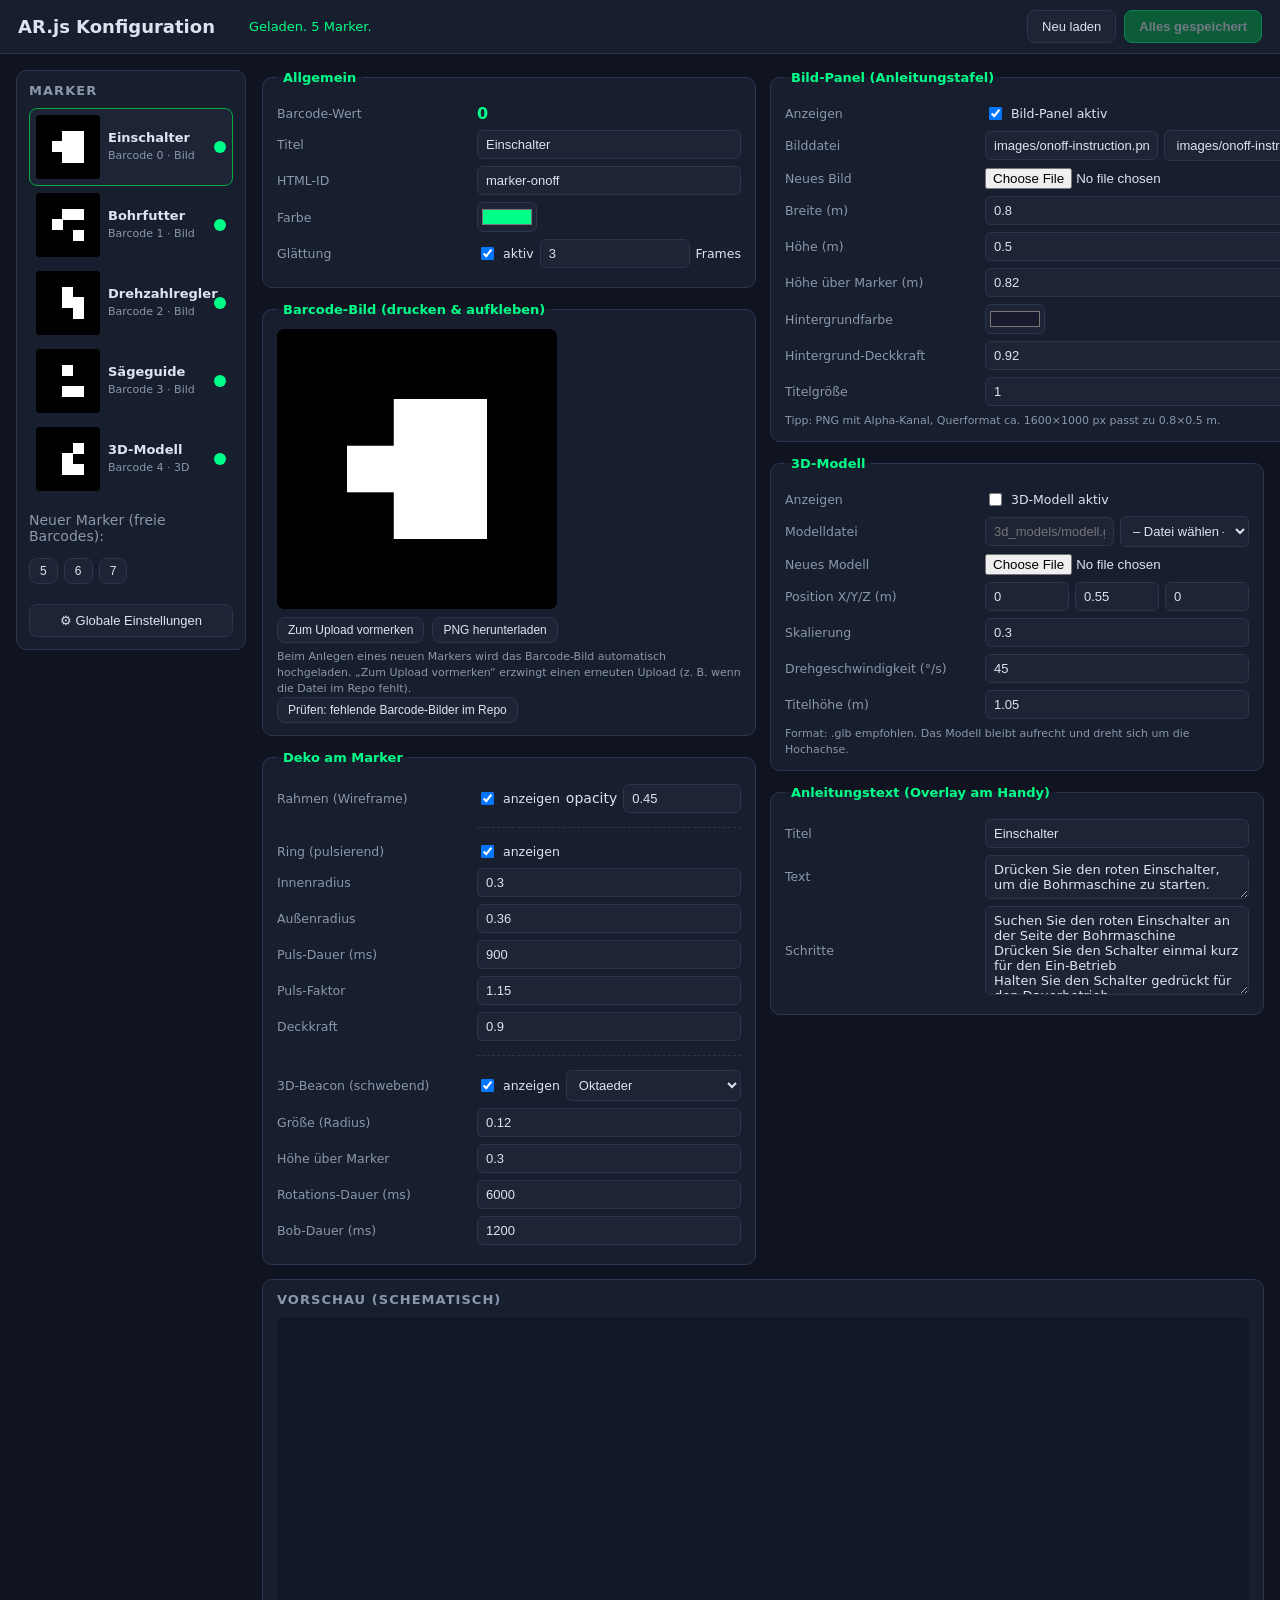
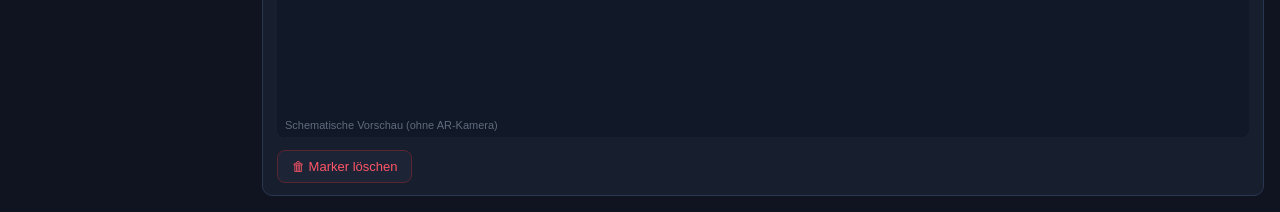
==== config_app/index.html @ 9571f36e "Config-App + dynamische Marker-Konfiguration (config/markers.json) - AR-Szene wird aus config/marker" ====
<!DOCTYPE html>
<html lang="de">
<head>
  <meta charset="UTF-8">
  <meta name="viewport" content="width=device-width, initial-scale=1.0">
  <title>AR.js Config-App</title>
  <link rel="stylesheet" href="css/app.css">
</head>
<body>

  <header>
    <h1>AR.js Konfiguration</h1>
    <div id="status-wrap">
      <span id="dot-dirty"></span>
      <span id="status"></span>
    </div>
    <div class="header-actions">
      <a id="commit-link" href="#" target="_blank" style="display:none"></a>
      <button id="btn-reload" class="btn">Neu laden</button>
      <button id="btn-save" class="btn primary">Speichern &amp; Pushen</button>
    </div>
  </header>

  <main>
    <!-- ============ Sidebar ============ -->
    <aside>
      <h2>Marker</h2>
      <div id="marker-list"></div>
      <div id="add-zone"></div>
      <button id="btn-edit-global" class="btn wide">⚙ Globale Einstellungen</button>
    </aside>

    <!-- ============ Marker-Formular ============ -->
    <section id="marker-form" style="display:none">

      <div class="cols">
        <!-- Linke Spalte -->
        <div class="col">
          <fieldset>
            <legend>Allgemein</legend>
            <div class="row">
              <label>Barcode-Wert</label><span id="f-value" class="static">–</span>
            </div>
            <div class="row">
              <label>Titel</label><input id="f-title" type="text">
            </div>
            <div class="row">
              <label>HTML-ID</label><input id="f-id" type="text">
            </div>
            <div class="row">
              <label>Farbe</label><input id="f-color" type="color">
            </div>
            <div class="row">
              <label>Glättung</label>
              <span class="inline">
                <input id="f-smooth" type="checkbox"> <label for="f-smooth" class="cb">aktiv</label>
                <input id="f-smooth-count" type="number" step="1" min="1" max="20" style="width:5em"> <label class="cb">Frames</label>
              </span>
            </div>
          </fieldset>

          <fieldset>
            <legend>Barcode-Bild (drucken &amp; aufkleben)</legend>
            <canvas id="barcode-preview" width="280" height="280"></canvas>
            <div class="btn-row">
              <button id="btn-barcode-queue" class="btn small">Zum Upload vormerken</button>
              <button id="btn-barcode-dl" class="btn small">PNG herunterladen</button>
            </div>
            <p class="dim small-print">Beim Anlegen eines neuen Markers wird das Barcode-Bild automatisch hochgeladen.
            „Zum Upload vormerken“ erzwingt einen erneuten Upload (z. B. wenn die Datei im Repo fehlt).</p>
            <button id="btn-check-barcodes" class="btn small">Prüfen: fehlende Barcode-Bilder im Repo</button>
          </fieldset>

          <fieldset>
            <legend>Deko am Marker</legend>
            <div class="row">
              <label>Rahmen (Wireframe)</label>
              <span class="inline">
                <input id="f-frame" type="checkbox"> <label for="f-frame" class="cb">anzeigen</label>
                opacity <input id="f-frame-opacity" type="number" step="0.05" min="0" max="1" style="width:6em">
              </span>
            </div>
            <div class="row"><label>&nbsp;</label><hr class="sep"></div>
            <div class="row">
              <label>Ring (pulsierend)</label>
              <span class="inline"><input id="f-ring" type="checkbox"> <label for="f-ring" class="cb">anzeigen</label></span>
            </div>
            <div class="row"><label>Innenradius</label><input id="f-ring-inner" type="number" step="0.01" style="width:8em"></div>
            <div class="row"><label>Außenradius</label><input id="f-ring-outer" type="number" step="0.01" style="width:8em"></div>
            <div class="row"><label>Puls-Dauer (ms)</label><input id="f-ring-dur" type="number" step="100" style="width:8em"></div>
            <div class="row"><label>Puls-Faktor</label><input id="f-ring-scale" type="number" step="0.05" style="width:8em"></div>
            <div class="row"><label>Deckkraft</label><input id="f-ring-opacity" type="number" step="0.05" min="0" max="1" style="width:8em"></div>
            <div class="row"><label>&nbsp;</label><hr class="sep"></div>
            <div class="row">
              <label>3D-Beacon (schwebend)</label>
              <span class="inline">
                <input id="f-beacon" type="checkbox"> <label for="f-beacon" class="cb">anzeigen</label>
                <select id="f-beacon-shape">
                  <option value="octahedron">Oktaeder</option>
                  <option value="box">Würfel</option>
                </select>
              </span>
            </div>
            <div class="row"><label>Größe (Radius)</label><input id="f-beacon-radius" type="number" step="0.01" style="width:8em"></div>
            <div class="row"><label>Höhe über Marker</label><input id="f-beacon-height" type="number" step="0.05" style="width:8em"></div>
            <div class="row"><label>Rotations-Dauer (ms)</label><input id="f-beacon-spin" type="number" step="500" style="width:8em"></div>
            <div class="row"><label>Bob-Dauer (ms)</label><input id="f-beacon-bob" type="number" step="100" style="width:8em"></div>
          </fieldset>
        </div>

        <!-- Rechte Spalte -->
        <div class="col">
          <fieldset>
            <legend>Bild-Panel (Anleitungstafel)</legend>
            <div class="row">
              <label>Anzeigen</label>
              <span class="inline"><input id="f-panel" type="checkbox"> <label for="f-panel" class="cb">Bild-Panel aktiv</label></span>
            </div>
            <div class="row">
              <label>Bilddatei</label>
              <span class="inline">
                <input id="f-panel-image" type="text" placeholder="images/mein-bild.png">
                <select id="f-image-select"></select>
              </span>
            </div>
            <div class="row">
              <label>Neues Bild</label>
              <input id="f-image-upload" type="file" accept="image/*">
            </div>
            <div class="row"><label>Breite (m)</label><input id="f-panel-w" type="number" step="0.05" style="width:8em"></div>
            <div class="row"><label>Höhe (m)</label><input id="f-panel-h" type="number" step="0.05" style="width:8em"></div>
            <div class="row"><label>Höhe über Marker (m)</label><input id="f-panel-y" type="number" step="0.05" style="width:8em"></div>
            <div class="row"><label>Hintergrundfarbe</label><input id="f-panel-bg" type="color"></div>
            <div class="row"><label>Hintergrund-Deckkraft</label><input id="f-panel-bgopacity" type="number" step="0.05" min="0" max="1" style="width:8em"></div>
            <div class="row"><label>Titelgröße</label><input id="f-panel-tsize" type="number" step="0.1" style="width:8em"></div>
            <p class="dim small-print">Tipp: PNG mit Alpha-Kanal, Querformat ca. 1600×1000 px passt zu 0.8×0.5 m.</p>
          </fieldset>

          <fieldset>
            <legend>3D-Modell</legend>
            <div class="row">
              <label>Anzeigen</label>
              <span class="inline"><input id="f-model" type="checkbox"> <label for="f-model" class="cb">3D-Modell aktiv</label></span>
            </div>
            <div class="row">
              <label>Modelldatei</label>
              <span class="inline">
                <input id="f-model-src" type="text" placeholder="3d_models/modell.glb">
                <select id="f-model-select"></select>
              </span>
            </div>
            <div class="row">
              <label>Neues Modell</label>
              <input id="f-model-upload" type="file" accept=".glb,.gltf">
            </div>
            <div class="row"><label>Position X/Y/Z (m)</label>
              <span class="inline">
                <input id="f-model-px" type="number" step="0.05" style="width:6em">
                <input id="f-model-py" type="number" step="0.05" style="width:6em">
                <input id="f-model-pz" type="number" step="0.05" style="width:6em">
              </span>
            </div>
            <div class="row"><label>Skalierung</label><input id="f-model-scale" type="number" step="0.05" style="width:8em"></div>
            <div class="row"><label>Drehgeschwindigkeit (°/s)</label><input id="f-model-spin" type="number" step="5" style="width:8em"></div>
            <div class="row"><label>Titelhöhe (m)</label><input id="f-model-titley" type="number" step="0.05" style="width:8em"></div>
            <p class="dim small-print">Format: .glb empfohlen. Das Modell bleibt aufrecht und dreht sich um die Hochachse.</p>
          </fieldset>

          <fieldset>
            <legend>Anleitungstext (Overlay am Handy)</legend>
            <div class="row"><label>Titel</label><input id="f-ins-title" type="text"></div>
            <div class="row"><label>Text</label><textarea id="f-ins-text" rows="2"></textarea></div>
            <div class="row"><label>Schritte</label><textarea id="f-ins-steps" rows="5" placeholder="Ein Schritt pro Zeile"></textarea></div>
          </fieldset>
        </div>
      </div>

      <div class="preview-wrap">
        <h2>Vorschau (schematisch)</h2>
        <iframe id="preview-frame" title="Vorschau"></iframe>
        <button id="btn-del-marker" class="btn danger">🗑 Marker löschen</button>
      </div>
    </section>

    <!-- ============ Globale Einstellungen ============ -->
    <section id="global-form" style="display:none">
      <fieldset>
        <legend>Kamera / Erkennung</legend>
        <div class="row"><label>Kamera-Auflösung (Breite)</label><input id="g-source-w" type="number" step="10" style="width:8em"></div>
        <div class="row"><label>Kamera-Auflösung (Höhe)</label><input id="g-source-h" type="number" step="10" style="width:8em"></div>
        <div class="row"><label>Anzeige-Breite</label><input id="g-display-w" type="number" step="10" style="width:8em"></div>
        <div class="row"><label>Anzeige-Höhe</label><input id="g-display-h" type="number" step="10" style="width:8em"></div>
        <div class="row">
          <label>Erkennungsmodus</label>
          <select id="g-detection">
            <option value="mono_and_matrix">mono_and_matrix (Barcode + Bild-Marker)</option>
            <option value="mono">mono (nur Bild-Marker)</option>
            <option value="color_and_matrix">color_and_matrix</option>
            <option value="color">color</option>
          </select>
        </div>
        <div class="row">
          <label>Barcode-Typ</label>
          <select id="g-matrix">
            <option value="3x3_HAMMING63">3x3_HAMMING63 (Werte 0–7, aktuell verwendet)</option>
            <option value="3x3">3x3 (Werte 0–63, andere Marker-Bilder nötig!)</option>
            <option value="3x3_PARITY65">3x3_PARITY65</option>
          </select>
          <p class="dim small-print">Achtung: Barcode-Bilder und Typ müssen zusammenpassen. Die mitgelieferten
          Marker sind 3x3_HAMMING63 (0–7). Bei Wechsel auf 3x3 (0–63) müssen alle Barcode-Bilder neu erzeugt werden.</p>
        </div>
      </fieldset>

      <fieldset>
        <legend>Overlay-Verhalten</legend>
        <div class="row"><label>Ausblende-Verzögerung (ms)</label><input id="g-hide-delay" type="number" step="100" style="width:8em"></div>
        <div class="row"><label>Ladebildschirm-Dauer (ms)</label><input id="g-loading-ms" type="number" step="500" style="width:8em"></div>
      </fieldset>

      <fieldset>
        <legend>QR-Code</legend>
        <div class="row"><label>URL für QR-Code</label><input id="g-qr-url" type="text" style="width:26em"></div>
        <div class="btn-row">
          <button id="btn-qr-regen" class="btn small">QR-Code neu erzeugen &amp; vormerken</button>
        </div>
        <p class="dim small-print">Der QR-Code wird beim Speichern als qr/qr-code.png hochgeladen und ersetzt den auf der Desktop-Seite angezeigten Code.</p>
      </fieldset>

      <fieldset>
        <legend>GitHub-Zugang</legend>
        <div class="row"><label>Owner</label><input id="gh-owner" type="text" style="width:18em"></div>
        <div class="row"><label>Repository</label><input id="gh-repo" type="text" style="width:18em"></div>
        <div class="row"><label>Branch</label><input id="gh-branch" type="text" style="width:10em"></div>
        <div class="row">
          <label>Token</label>
          <input id="gh-token" type="password" placeholder="ghp_… / github_pat_…" style="width:26em" autocomplete="off">
        </div>
        <div class="btn-row">
          <button id="btn-gh-test" class="btn small">Verbindung testen</button>
        </div>
        <p class="dim small-print">
          Empfehlung: <b>feingranularer Token</b> (Settings → Developer settings → Fine-grained tokens),
          nur für dieses Repository, Berechtigung <b>Contents: Read and write</b>, sinnvolle Ablaufzeit.
          Der Token wird ausschließlich im localStorage dieses Browsers gespeichert – er wird nie
          ins Repository geschrieben oder an Dritte übertragen.
        </p>
      </fieldset>

      <fieldset>
        <legend>Nächster Commit</legend>
        <div id="pending-list"><span class="dim">keine neuen Dateien</span></div>
      </fieldset>
    </section>
  </main>

  <script src="lib/qrcode.js"></script>
  <script src="js/barcodes.js"></script>
  <script src="js/gh.js"></script>
  <script src="js/app.js"></script>
</body>
</html>
---- config_app/css/app.css ----
/* AR.js Config-App */
* { box-sizing: border-box; }

:root {
  --bg: #0f1420;
  --panel: #171e2e;
  --panel2: #1c2436;
  --border: #2a3550;
  --text: #dde4f0;
  --dim: #8b97ad;
  --accent: #00ff88;
  --accent-dim: #0a4;
  --danger: #ff5566;
}

body {
  margin: 0;
  background: var(--bg);
  color: var(--text);
  font-family: system-ui, -apple-system, "Segoe UI", sans-serif;
  font-size: 14px;
}

header {
  display: flex;
  align-items: center;
  gap: 16px;
  padding: 10px 18px;
  background: var(--panel);
  border-bottom: 1px solid var(--border);
  position: sticky;
  top: 0;
  z-index: 10;
}

header h1 { font-size: 18px; margin: 0; }

#status-wrap {
  flex: 1;
  display: flex;
  align-items: center;
  gap: 8px;
  min-width: 0;
}

#dot-dirty {
  width: 10px; height: 10px;
  border-radius: 50%;
  background: #ffb020;
  visibility: hidden;
  flex-shrink: 0;
}

#status { color: var(--dim); font-size: 13px; white-space: nowrap; overflow: hidden; text-overflow: ellipsis; }
#status.ok { color: var(--accent); }
#status.err { color: var(--danger); }

.header-actions { display: flex; gap: 8px; align-items: center; }
#commit-link { color: var(--accent); font-size: 12px; }

main {
  display: flex;
  gap: 16px;
  padding: 16px;
  align-items: flex-start;
}

aside {
  width: 230px;
  flex-shrink: 0;
  background: var(--panel);
  border: 1px solid var(--border);
  border-radius: 10px;
  padding: 12px;
  position: sticky;
  top: 66px;
  max-height: calc(100vh - 90px);
  overflow-y: auto;
}

aside h2, .preview-wrap h2 { font-size: 13px; text-transform: uppercase; letter-spacing: .08em; color: var(--dim); margin: 0 0 10px; }

.marker-item {
  display: flex;
  align-items: center;
  gap: 8px;
  padding: 6px;
  border-radius: 8px;
  cursor: pointer;
  border: 1px solid transparent;
}
.marker-item:hover { background: var(--panel2); }
.marker-item.active { background: var(--panel2); border-color: var(--accent-dim); }
.marker-item .thumb { border-radius: 4px; background: #000; }
.marker-label { flex: 1; font-size: 13px; line-height: 1.3; min-width: 0; }
.marker-label .dim { font-size: 11px; }
.color-dot { width: 12px; height: 12px; border-radius: 50%; flex-shrink: 0; }

.dim { color: var(--dim); }
.small-print { font-size: 11px; margin: 6px 0 0; line-height: 1.45; }

#add-zone { margin: 12px 0; }
.free-row { display: flex; flex-wrap: wrap; gap: 6px; margin-top: 6px; }
.free-value { min-width: 2.4em; }

.btn {
  background: var(--panel2);
  color: var(--text);
  border: 1px solid var(--border);
  border-radius: 8px;
  padding: 8px 14px;
  cursor: pointer;
  font-size: 13px;
}
.btn:hover { border-color: var(--accent-dim); }
.btn.primary { background: var(--accent-dim); border-color: var(--accent); font-weight: 600; }
.btn.primary:disabled { opacity: .45; cursor: default; }
.btn.small { padding: 5px 10px; font-size: 12px; }
.btn.wide { width: 100%; margin-top: 8px; }
.btn.danger { color: var(--danger); border-color: #5a2530; margin-top: 10px; }
.btn.danger:hover { border-color: var(--danger); }
.btn-row { display: flex; gap: 8px; margin-top: 8px; flex-wrap: wrap; }

section {
  flex: 1;
  min-width: 0;
}

fieldset {
  background: var(--panel);
  border: 1px solid var(--border);
  border-radius: 10px;
  padding: 12px 14px;
  margin: 0 0 14px;
}
legend { color: var(--accent); font-weight: 600; font-size: 13px; padding: 0 6px; }

.row {
  display: flex;
  align-items: center;
  gap: 10px;
  margin: 7px 0;
}
.row > label:first-child {
  width: 190px;
  flex-shrink: 0;
  color: var(--dim);
  font-size: 12.5px;
}
.row input[type="text"], .row input[type="number"], .row input[type="password"], .row select, .row textarea {
  background: var(--panel2);
  border: 1px solid var(--border);
  color: var(--text);
  border-radius: 6px;
  padding: 6px 8px;
  font-size: 13px;
  flex: 1;
  min-width: 0;
}
.row input[type="color"] {
  width: 60px; height: 30px;
  background: var(--panel2);
  border: 1px solid var(--border);
  border-radius: 6px;
  padding: 2px;
}
.row textarea { resize: vertical; font-family: inherit; }
.inline { display: flex; align-items: center; gap: 6px; flex: 1; flex-wrap: wrap; }
.inline label.cb { color: var(--text); font-size: 12.5px; }
.static { font-size: 16px; font-weight: 700; color: var(--accent); }
hr.sep { width: 100%; border: 0; border-top: 1px dashed var(--border); }

.cols { display: flex; gap: 14px; align-items: flex-start; }
.cols .col { flex: 1; min-width: 0; }

#barcode-preview {
  display: block;
  background: #000;
  border-radius: 8px;
  width: 280px;
  height: 280px;
  max-width: 100%;
}

.preview-wrap {
  background: var(--panel);
  border: 1px solid var(--border);
  border-radius: 10px;
  padding: 12px 14px;
}
#preview-frame {
  width: 100%;
  height: 420px;
  border: 0;
  border-radius: 8px;
  background: #111827;
}

.pending-chip {
  display: inline-block;
  background: var(--panel2);
  border: 1px solid var(--accent-dim);
  color: var(--accent);
  border-radius: 20px;
  padding: 3px 10px;
  font-size: 12px;
  margin: 3px 4px 3px 0;
}

@media (max-width: 1100px) {
  .cols { flex-direction: column; }
  .row > label:first-child { width: 150px; }
}
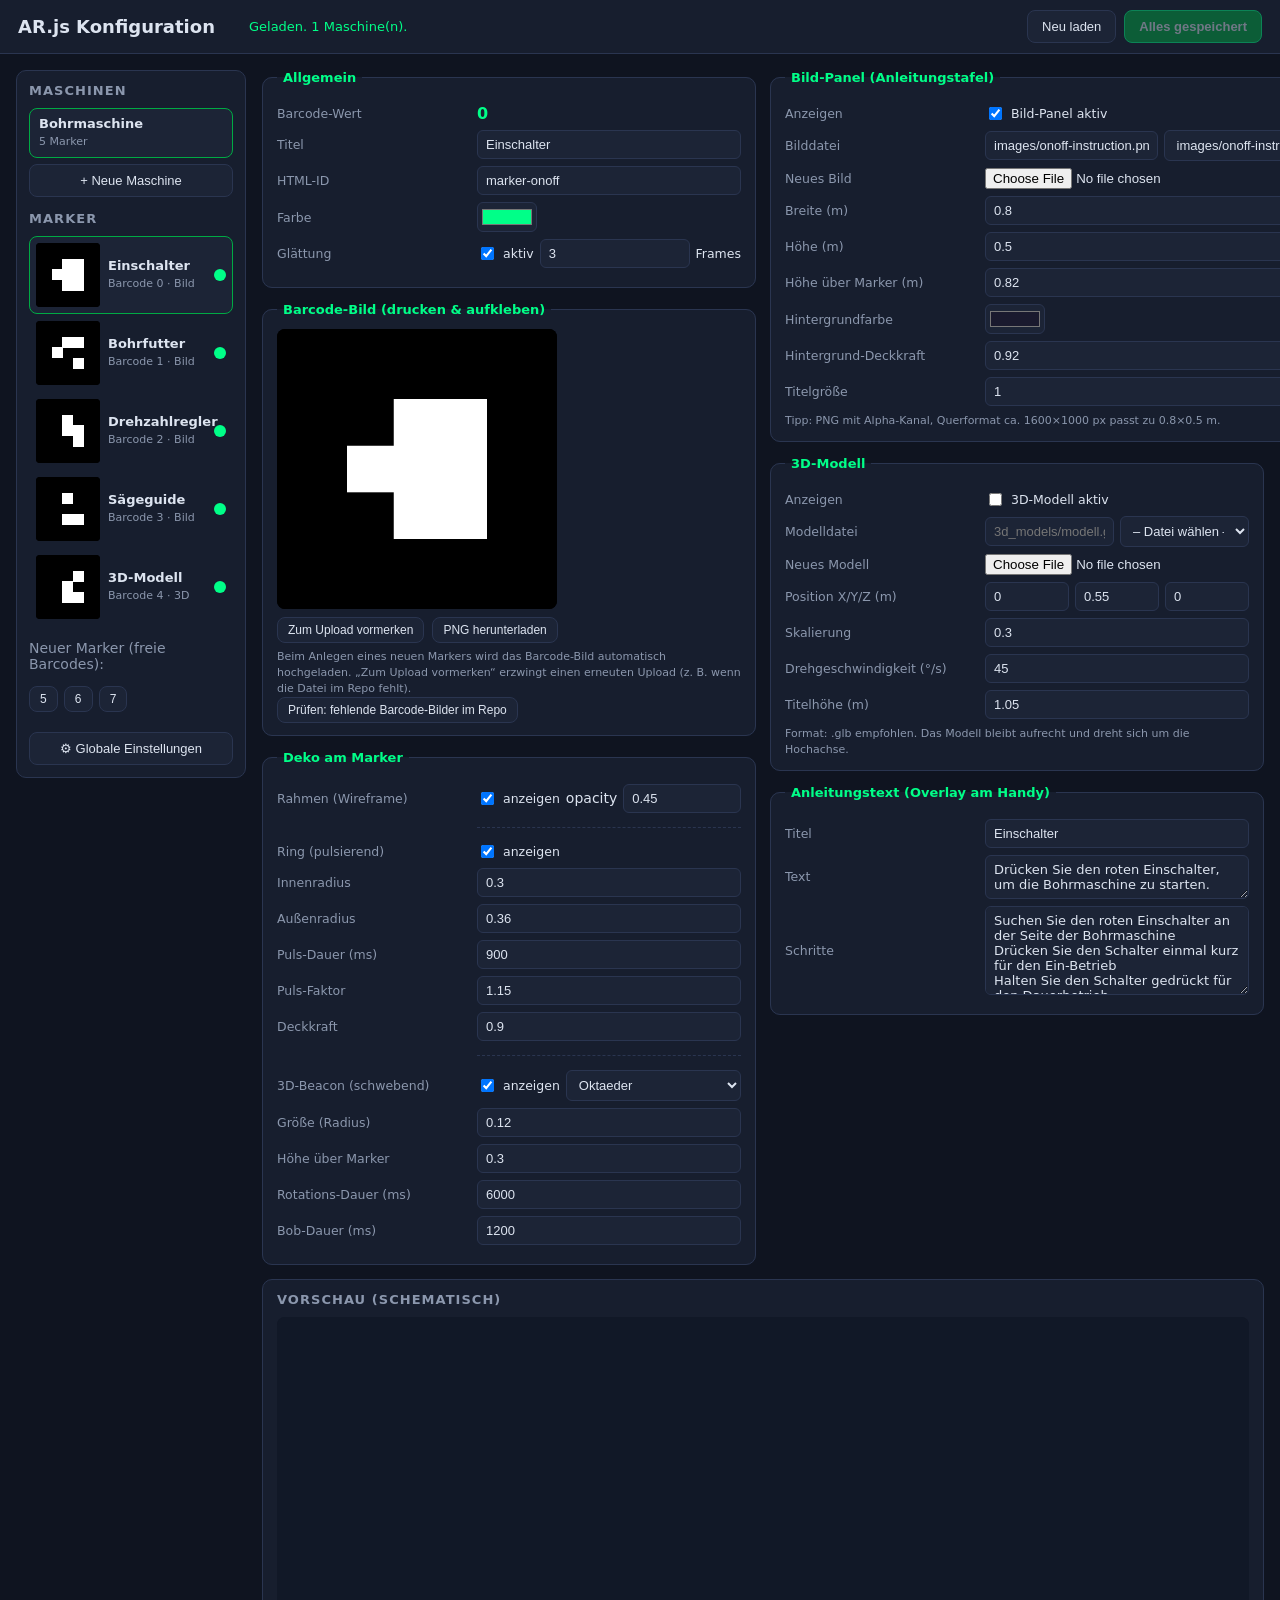
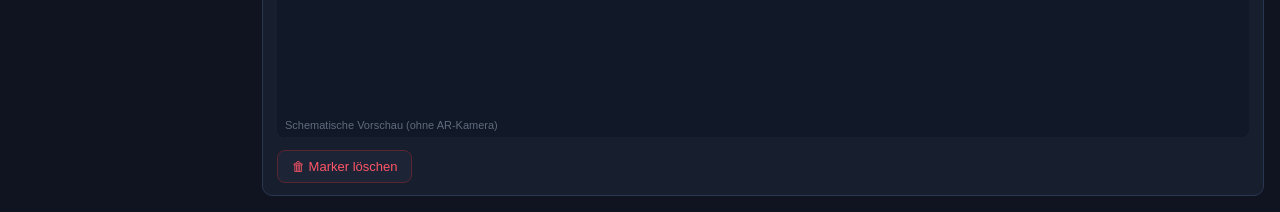
==== commit dc5e7f58: "Mehrere Maschinen (Top-Level): Registry config/machines.json + Maschinen-Dateien, AR-Seite per ?mach" ====
--- a/config_app/index.html
+++ b/config_app/index.html
@@ -24,7 +24,10 @@
   <main>
     <!-- ============ Sidebar ============ -->
     <aside>
-      <h2>Marker</h2>
+      <h2>Maschinen</h2>
+      <div id="machine-list"></div>
+      <button id="btn-add-machine" class="btn wide">+ Neue Maschine</button>
+      <h2 style="margin-top:14px">Marker</h2>
       <div id="marker-list"></div>
       <div id="add-zone"></div>
       <button id="btn-edit-global" class="btn wide">⚙ Globale Einstellungen</button>
@@ -185,7 +188,27 @@
     <!-- ============ Globale Einstellungen ============ -->
     <section id="global-form" style="display:none">
       <fieldset>
-        <legend>Kamera / Erkennung</legend>
+        <legend>Aktuelle Maschine</legend>
+        <div class="row"><label>Name</label><input id="m-name" type="text" style="width:20em"></div>
+        <div class="row">
+          <label>URL für QR-Code</label>
+          <input id="m-qr-url" type="text" style="width:26em">
+        </div>
+        <div class="row">
+          <label>QR-Zieldatei</label>
+          <span id="m-qr-file" class="static dim" style="font-size:12px;font-weight:400"></span>
+        </div>
+        <div class="btn-row">
+          <button id="btn-qr-regen" class="btn small">QR-Code neu erzeugen &amp; vormerken</button>
+          <button id="btn-del-machine" class="btn small danger">🗑 Maschine löschen</button>
+        </div>
+        <p class="dim small-print">Die AR-Seite zeigt diese Maschine unter <b>?machine=&lt;id&gt;</b> (ohne Parameter die erste
+        Maschine der Liste). Der QR-Code sollte auf genau diese URL zeigen. Barcode-Werte sind pro Maschine unabhängig –
+        Barcode 0 kann bei jeder Maschine anders belegt sein.</p>
+      </fieldset>
+
+      <fieldset>
+        <legend>Kamera / Erkennung (alle Maschinen)</legend>
         <div class="row"><label>Kamera-Auflösung (Breite)</label><input id="g-source-w" type="number" step="10" style="width:8em"></div>
         <div class="row"><label>Kamera-Auflösung (Höhe)</label><input id="g-source-h" type="number" step="10" style="width:8em"></div>
         <div class="row"><label>Anzeige-Breite</label><input id="g-display-w" type="number" step="10" style="width:8em"></div>
@@ -218,15 +241,6 @@
       </fieldset>
 
       <fieldset>
-        <legend>QR-Code</legend>
-        <div class="row"><label>URL für QR-Code</label><input id="g-qr-url" type="text" style="width:26em"></div>
-        <div class="btn-row">
-          <button id="btn-qr-regen" class="btn small">QR-Code neu erzeugen &amp; vormerken</button>
-        </div>
-        <p class="dim small-print">Der QR-Code wird beim Speichern als qr/qr-code.png hochgeladen und ersetzt den auf der Desktop-Seite angezeigten Code.</p>
-      </fieldset>
-
-      <fieldset>
         <legend>GitHub-Zugang</legend>
         <div class="row"><label>Owner</label><input id="gh-owner" type="text" style="width:18em"></div>
         <div class="row"><label>Repository</label><input id="gh-repo" type="text" style="width:18em"></div>
--- a/config_app/css/app.css
+++ b/config_app/css/app.css
@@ -80,6 +80,21 @@
 
 aside h2, .preview-wrap h2 { font-size: 13px; text-transform: uppercase; letter-spacing: .08em; color: var(--dim); margin: 0 0 10px; }
 
+.machine-item {
+  display: flex;
+  align-items: center;
+  gap: 8px;
+  padding: 7px 9px;
+  border-radius: 8px;
+  cursor: pointer;
+  border: 1px solid transparent;
+}
+.machine-item:hover { background: var(--panel2); }
+.machine-item.active { background: var(--panel2); border-color: var(--accent-dim); }
+.machine-label { flex: 1; font-size: 13px; line-height: 1.3; min-width: 0; }
+.machine-label .dim { font-size: 11px; }
+#btn-add-machine { margin-top: 6px; }
+
 .marker-item {
   display: flex;
   align-items: center;
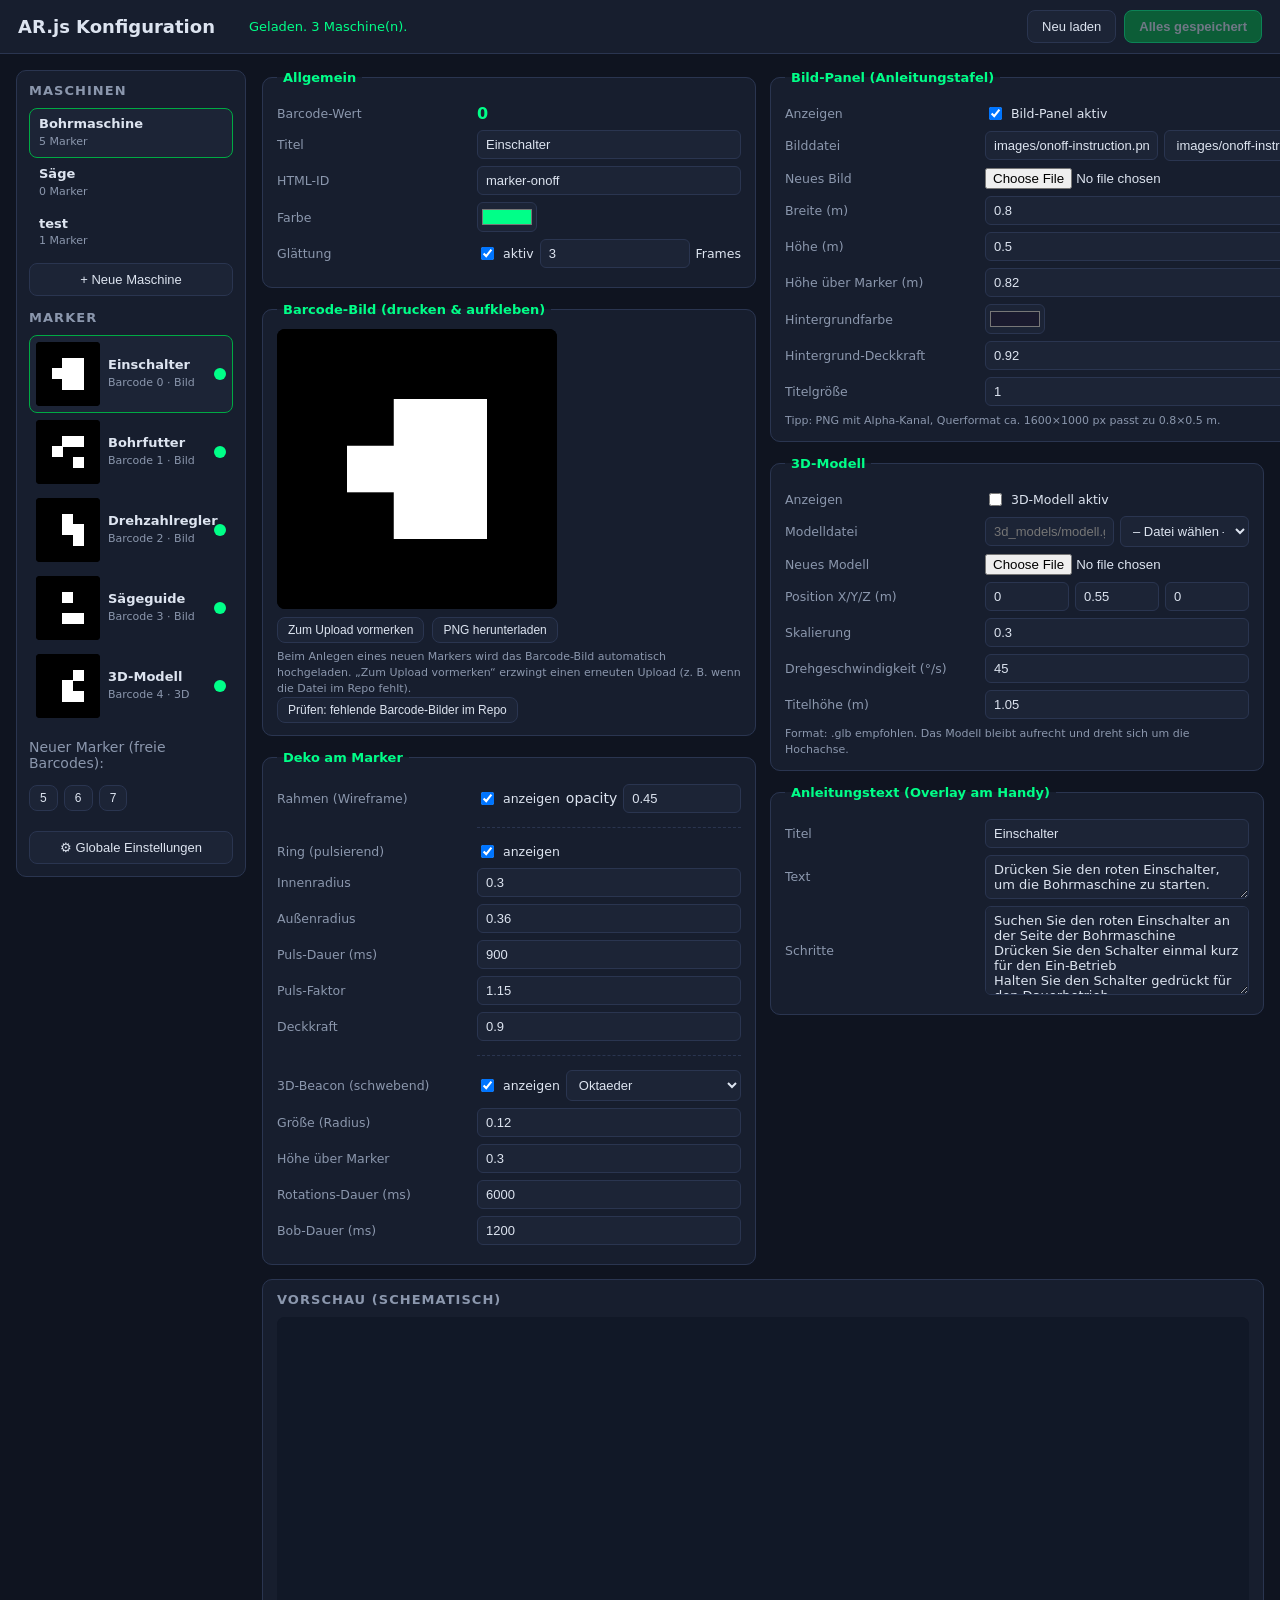
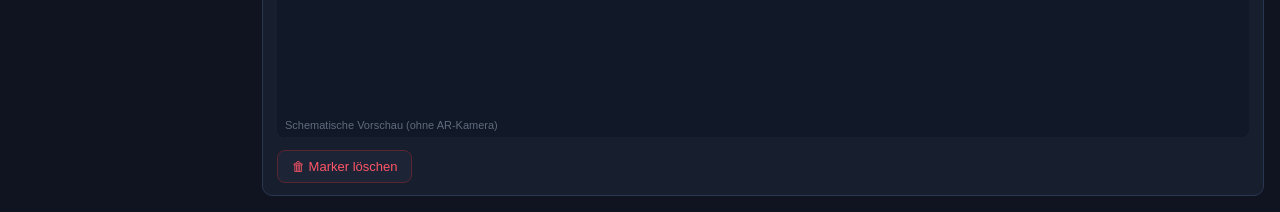
==== commit d52d31bb: "Config-App: QR-Vorschau in den Maschinen-Einstellungen + automatische QR-Generierung bei neuen Masch" ====
--- a/config_app/index.html
+++ b/config_app/index.html
@@ -202,6 +202,10 @@
           <button id="btn-qr-regen" class="btn small">QR-Code neu erzeugen &amp; vormerken</button>
           <button id="btn-del-machine" class="btn small danger">🗑 Maschine löschen</button>
         </div>
+        <div class="row" style="margin-top:10px">
+          <label>QR-Vorschau</label>
+          <canvas id="qr-preview" width="240" height="240"></canvas>
+        </div>
         <p class="dim small-print">Die AR-Seite zeigt diese Maschine unter <b>?machine=&lt;id&gt;</b> (ohne Parameter die erste
         Maschine der Liste). Der QR-Code sollte auf genau diese URL zeigen. Barcode-Werte sind pro Maschine unabhängig –
         Barcode 0 kann bei jeder Maschine anders belegt sein.</p>
--- a/config_app/css/app.css
+++ b/config_app/css/app.css
@@ -197,6 +197,15 @@
   max-width: 100%;
 }
 
+#qr-preview {
+  display: block;
+  background: #fff;
+  border-radius: 8px;
+  width: 160px;
+  height: 160px;
+  max-width: 100%;
+}
+
 .preview-wrap {
   background: var(--panel);
   border: 1px solid var(--border);
